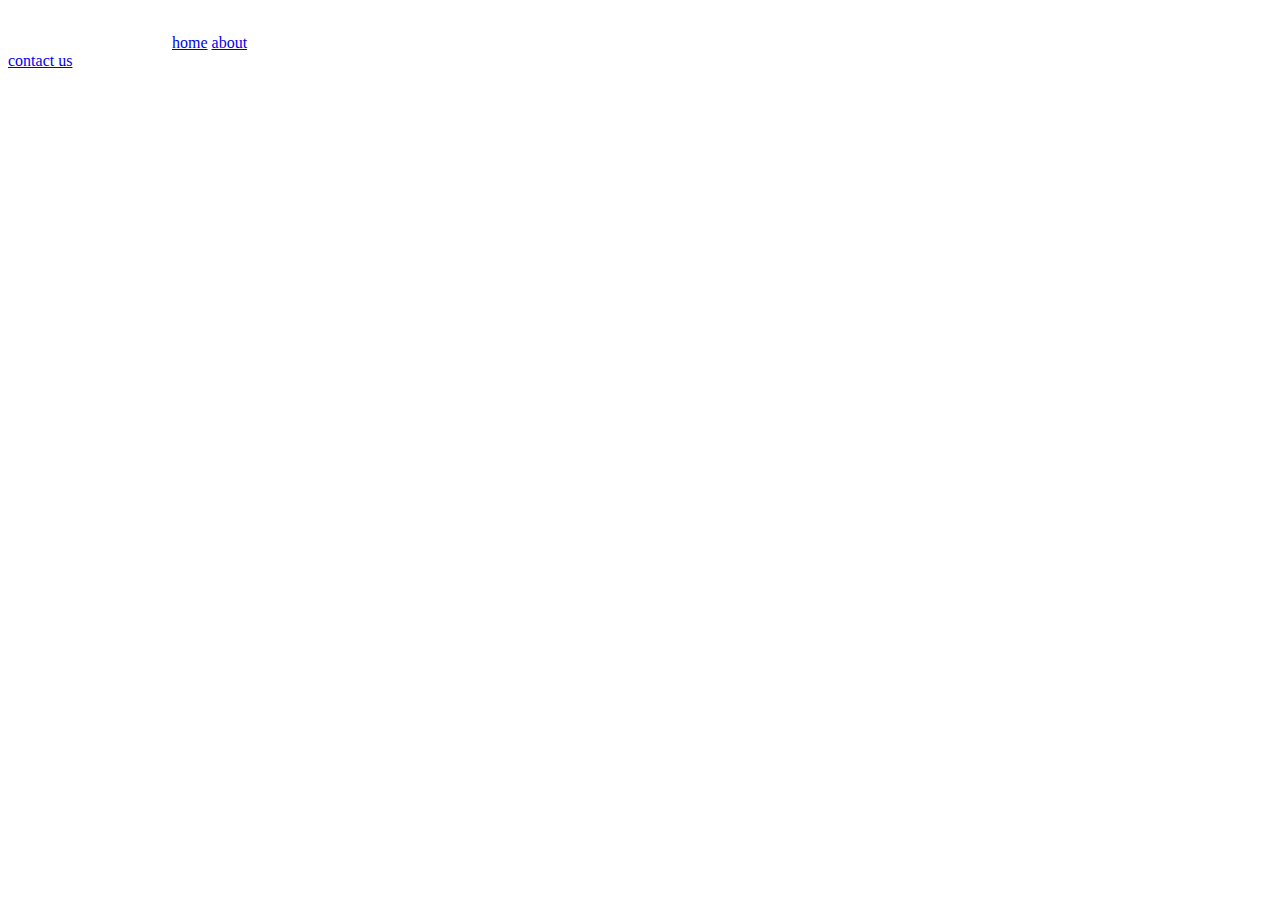
==== index.html @ 7d4240a2 "navbar-strucutre" ====
<!DOCTYPE html>
<html lang="en">
<head>
  <meta charset="UTF-8">
  <meta http-equiv="X-UA-Compatible" content="IE=edge">
  <meta name="viewport" content="width=device-width, initial-scale=1.0">
  <title>Home</title>
  <link rel="stylesheet" href="./css/home.css">
</head>
<body>
  <nav>
    <div class="container" id="navbar">
      <div class="navbar-left">
        <img src="./images/header-images/logo.svg" alt="myteam-logo">
        <a target="_blank" class="home-link" href="./index.html">home</a>
        <a target="_blank" class="about-link" href="./about.html">about</a>
      </div>
      <div class="navbar-right">
        <a target="_blank" class="contact-us-link" href="./contact.html">contact us</a>
      </div>
    </div>
  </nav>
</body>
</html>
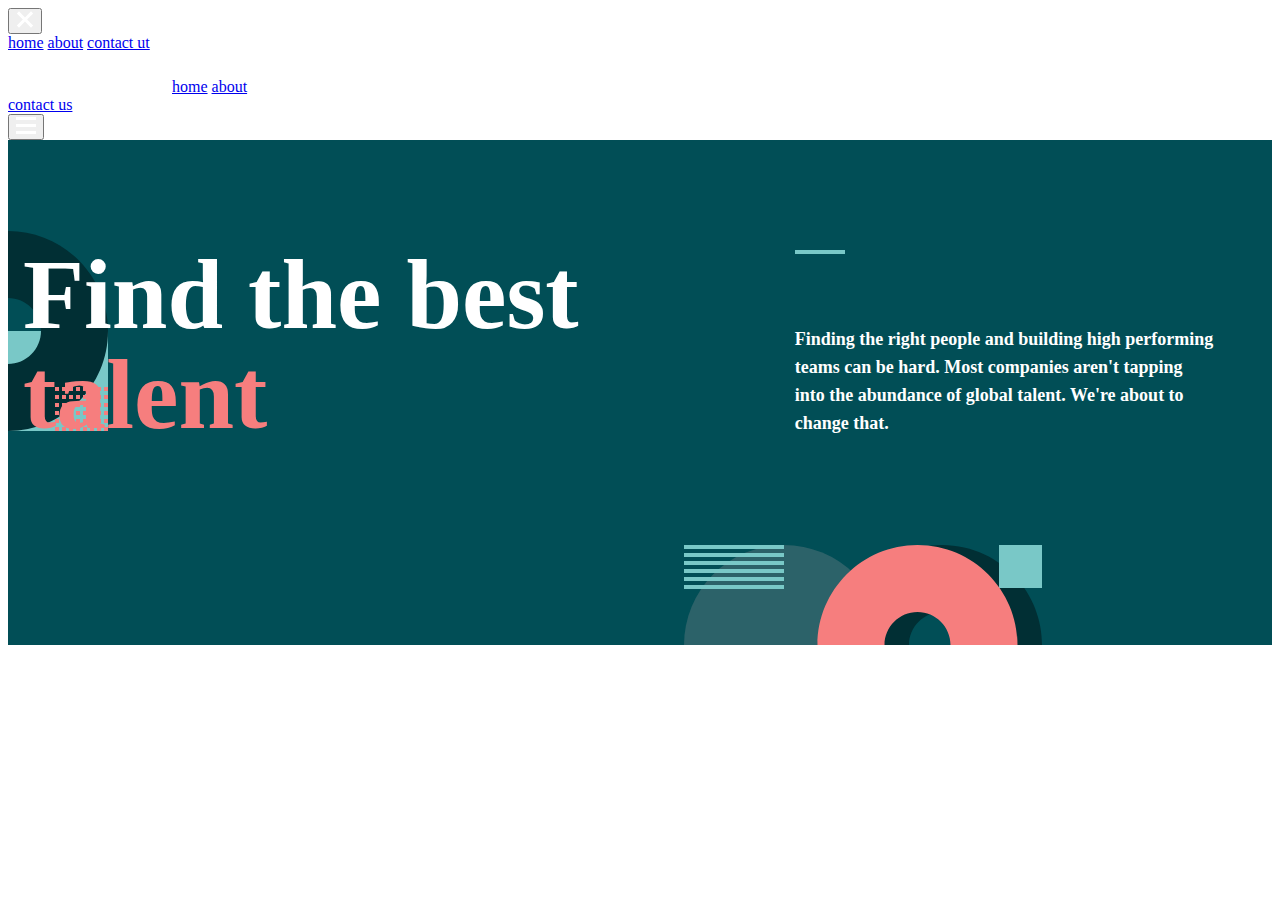
==== commit ecf99d45: "home-content-added" ====
--- a/index.html
+++ b/index.html
@@ -1,24 +1,88 @@
 <!DOCTYPE html>
 <html lang="en">
-<head>
-  <meta charset="UTF-8">
-  <meta http-equiv="X-UA-Compatible" content="IE=edge">
-  <meta name="viewport" content="width=device-width, initial-scale=1.0">
-  <title>Home</title>
-  <link rel="stylesheet" href="./css/home.css">
-</head>
-<body>
-  <nav>
-    <div class="container" id="navbar">
-      <div class="navbar-left">
-        <img src="./images/header-images/logo.svg" alt="myteam-logo">
-        <a target="_blank" class="home-link" href="./index.html">home</a>
-        <a target="_blank" class="about-link" href="./about.html">about</a>
-      </div>
-      <div class="navbar-right">
-        <a target="_blank" class="contact-us-link" href="./contact.html">contact us</a>
+  <head>
+    <meta charset="UTF-8" />
+    <meta http-equiv="X-UA-Compatible" content="IE=edge" />
+    <meta name="viewport" content="width=device-width, initial-scale=1.0" />
+    <title>Home</title>
+    <link rel="stylesheet" href="./css/home.css" />
+  </head>
+  <body>
+    <div id="navbar-responsive">
+      <button id="navbar-close">
+        <svg
+          width="18"
+          height="17"
+          viewBox="0 0 18 17"
+          fill="none"
+          xmlns="http://www.w3.org/2000/svg"
+        >
+          <path
+            class="nopen"
+            fill-rule="evenodd"
+            clip-rule="evenodd"
+            d="M8.99989 6.37869L2.98948 0.368286L0.868164 2.48961L6.87857 8.50001L0.868164 14.5104L2.98948 16.6317L8.99989 10.6213L15.0103 16.6317L17.1316 14.5104L11.1212 8.50001L17.1316 2.48961L15.0103 0.368286L8.99989 6.37869Z"
+            fill="white"
+          />
+        </svg>
+      </button>
+      <div class="responsive-links">
+        <a
+          target="_blank"
+          href="./index.html"
+          class="responsive-item-1 responsive-item"
+          >home</a
+        >
+        <a target="_blank" href="./about.html" class="responsive-item">about</a>
+        <a target="_blank" href="./contact.html" class="last-item"
+          >contact ut</a
+        >
       </div>
     </div>
-  </nav>
-</body>
-</html>+    <nav>
+      <div class="container" id="navbar">
+        <div class="navbar-left">
+          <img src="./images/header-images/logo.svg" alt="myteam-logo" />
+          <a target="_blank" class="home-link" href="./index.html">home</a>
+          <a target="_blank" class="about-link" href="./about.html">about</a>
+        </div>
+        <div class="navbar-right">
+          <a target="_blank" class="contact-us-link" href="./contact.html"
+            >contact us</a
+          >
+        </div>
+        <div class="navbar-toogle">
+          <button id="navbar-open">
+            <svg
+              class="nopen"
+              width="20"
+              height="17"
+              viewBox="0 0 20 17"
+              fill="none"
+              xmlns="http://www.w3.org/2000/svg"
+            >
+              <rect width="20" height="3" fill="white" />
+              <rect y="7" width="20" height="3" fill="white" />
+              <rect y="14" width="20" height="3" fill="white" />
+            </svg>
+          </button>
+        </div>
+      </div>
+    </nav>
+    <main>
+      <div class="for-bg">
+        <div class="home-content container">
+          <h1 class="home-heading">Find the best <span>talent</span></h1>
+          <p class="home-paragraph">
+            Finding the right people and building high performing teams can be
+            hard. Most companies aren't tapping into the abundance of global
+            talent. We're about to change that.
+          </p>
+        </div>
+      </div>
+    </main>
+
+    <!-- JavaScript -->
+    <script src="./js/main.js"></script>
+  </body>
+</html>
--- a/css/home.css
+++ b/css/home.css
@@ -0,0 +1,90 @@
+@import "global.css";
+main {
+  background-color: #014e56;
+  padding-top: 40px;
+}
+.home-content {
+  display: grid;
+  grid-template-rows: repeat(2, auto);
+  padding-bottom: 197px;
+  background-image: url(../images/home-images/disk-bottom.svg);
+  background-repeat: no-repeat;
+  background-position: 676px bottom;
+}
+.home-heading {
+  line-height: 40px;
+  font-weight: 700;
+  font-size: 40px;
+  width: 240px;
+  text-align: center;
+  margin: 0px auto;
+  color: #ffffff;
+  margin-bottom: 18px;
+}
+.home-heading span {
+  color: #f67e7e;
+}
+.home-paragraph {
+  width: 327px;
+  margin: 0px auto;
+  font-weight: 600;
+  font-size: 15px;
+  line-height: 28px;
+  text-align: center;
+  color: #ffffff;
+}
+@media (min-width: 768px) {
+  .home-heading {
+    font-weight: 700;
+    font-size: 64px;
+    line-height: 56px;
+    width: 370px;
+    margin-bottom: 24px;
+  }
+  .home-content {
+    padding-bottom: 256px;
+  }
+  .navbar-right {
+    padding-right: 40px;
+  }
+}
+@media (min-width: 1115px) {
+  .navbar-right {
+    padding-right: 0px;
+  }
+  .home-content {
+  }
+  .for-bg {
+    background-image: url(../images/home-images/disk-left.svg);
+    background-repeat: no-repeat;
+    background-position: left 51px;
+  }
+  .home-content {
+    display: grid;
+    grid-template-columns: repeat(2, auto);
+  }
+  .home-heading {
+    width: 600px;
+    text-align: left;
+    font-weight: 700;
+    font-size: 100px;
+    line-height: 100px;
+    margin: 0px;
+    margin-top: 65px;
+    margin-left: 15px;
+  }
+  .home-paragraph {
+    font-weight: 600;
+    font-size: 18px;
+    line-height: 28px;
+    width: 420px;
+    text-align: left;
+    padding-top: 145px;
+    background-image: url(../images/home-images/bg-p.svg);
+    background-repeat: no-repeat;
+    background-position: left 70px;
+  }
+  .home-content {
+    padding-bottom: 200px;
+  }
+}
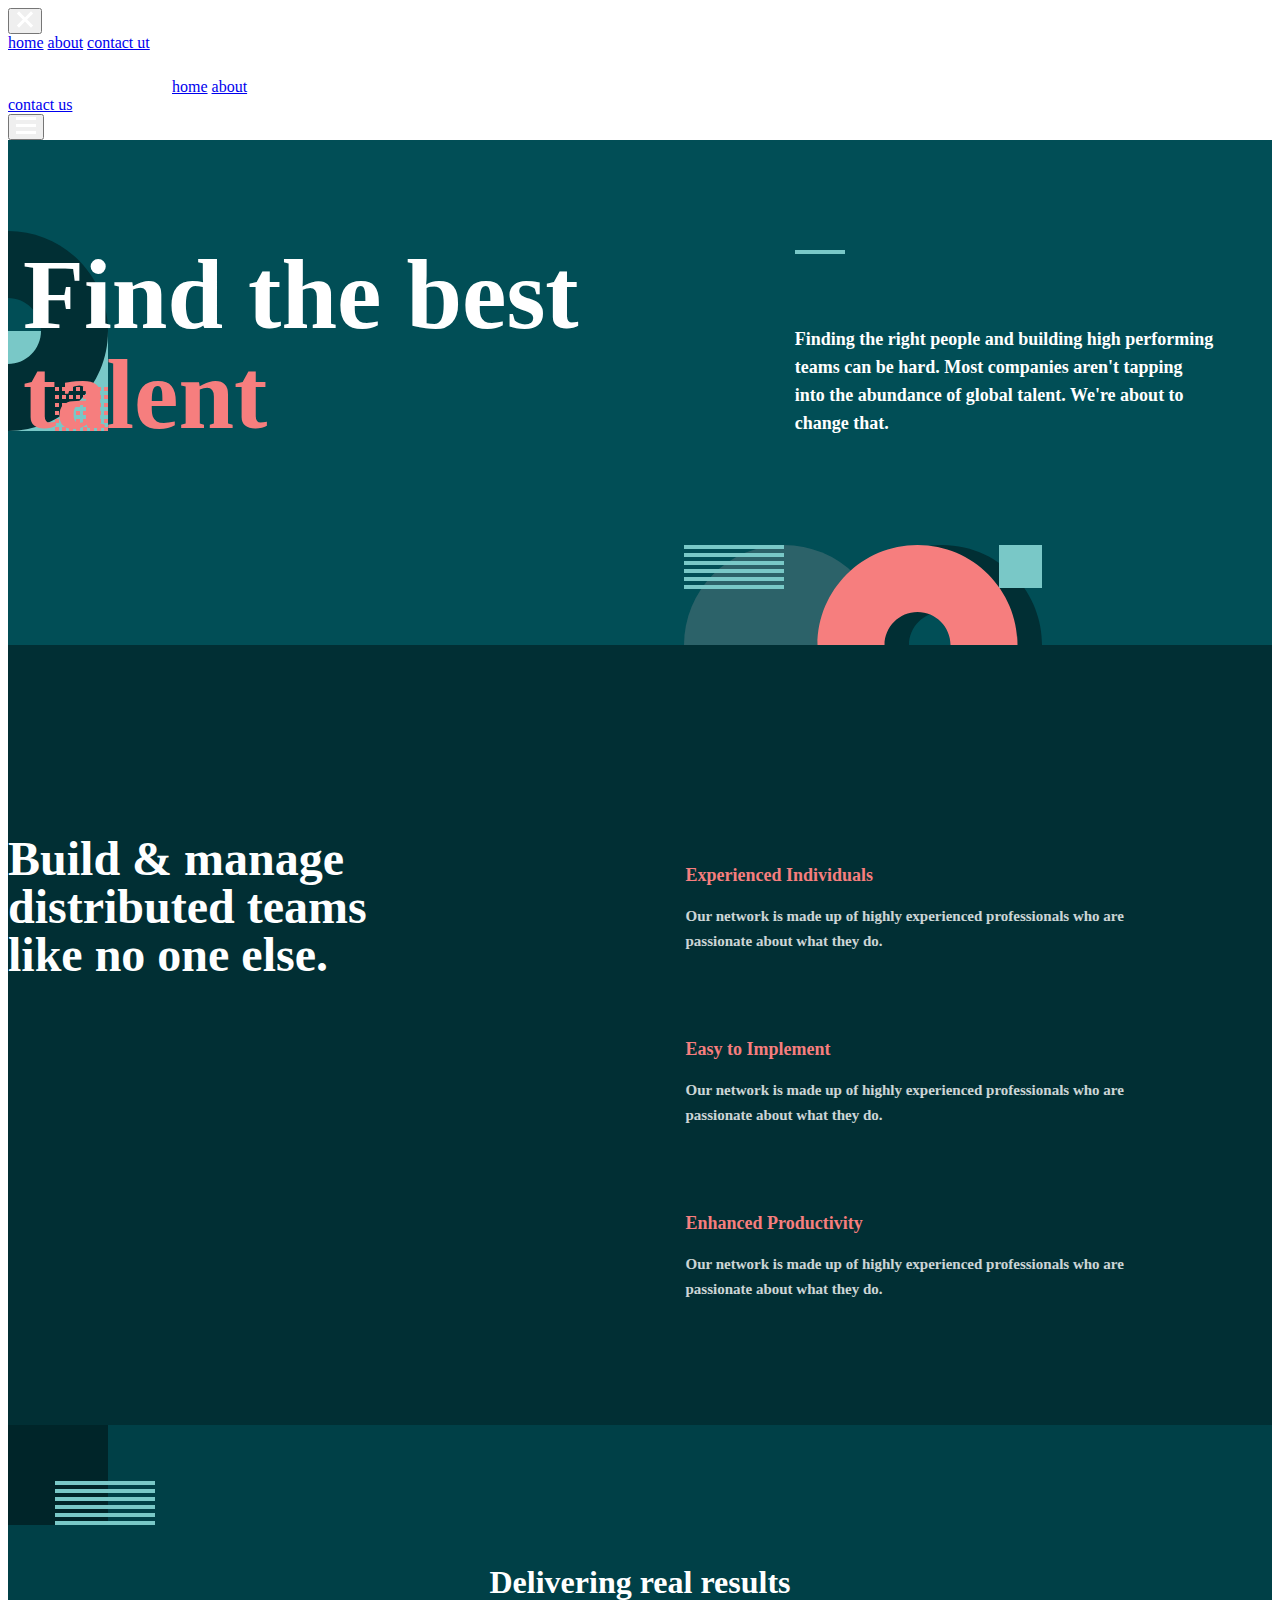
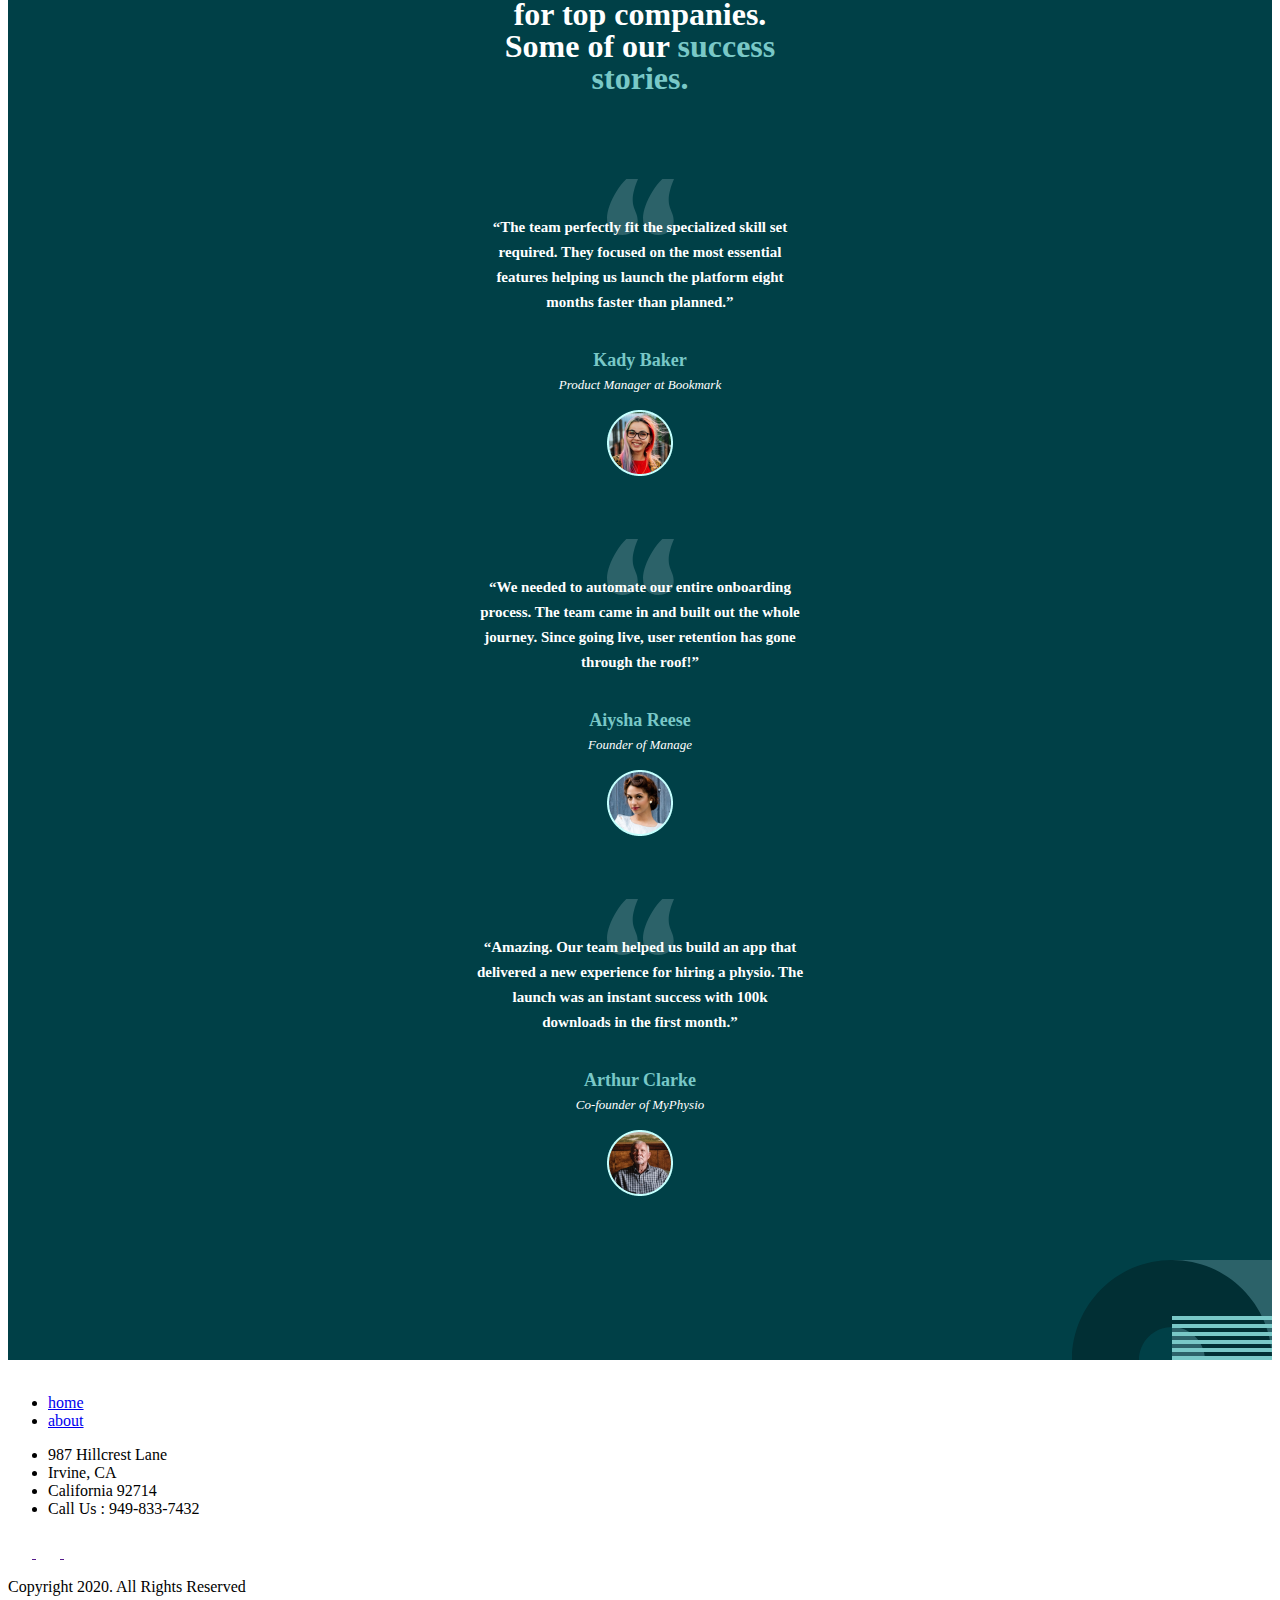
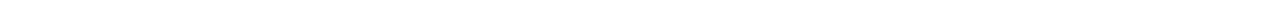
==== commit a4ae1996: "navabr-responsive-z-index-fixed-and-deliv-added" ====
--- a/index.html
+++ b/index.html
@@ -80,8 +80,176 @@
           </p>
         </div>
       </div>
+      <section id="triple-a">
+        <div class="container">
+          <div class="triple-first">
+            <h2 class="tf-heading">
+              Build & manage distributed teams like no one else.
+            </h2>
+          </div>
+          <div class="triple-second">
+            <div class="ta-car">
+              <img src="images/home-images/tas-card-one.svg" alt="" />
+              <div class="ta-card-text">
+                <h3 class="ta-car-h3">Experienced Individuals</h3>
+                <p class="ta-car-p">
+                  Our network is made up of highly experienced professionals who
+                  are passionate about what they do.
+                </p>
+              </div>
+            </div>
+            <div class="ta-car">
+              <img src="images/home-images/tas-card-two.svg" alt="" />
+              <div class="ta-card-text">
+                <h3 class="ta-car-h3">Easy to Implement</h3>
+                <p class="ta-car-p">
+                  Our network is made up of highly experienced professionals who
+                  are passionate about what they do.
+                </p>
+              </div>
+            </div>
+            <div class="ta-car">
+              <img src="images/home-images/tas-card-one.svg" alt="" />
+              <div class="ta-card-text">
+                <h3 class="ta-car-h3">Enhanced Productivity</h3>
+                <p class="ta-car-p">
+                  Our network is made up of highly experienced professionals who
+                  are passionate about what they do.
+                </p>
+              </div>
+            </div>
+          </div>
+        </div>
+      </section>
+      <section id="deliv">
+        <div class="deliv container">
+          <div class="deliv-text">
+            <h1 class="dt-heading">
+              Delivering real results for top companies. Some of our
+              <span>success stories.</span>
+            </h1>
+          </div>
+          <div class="deliv-cards">
+            <div class="deliv-card">
+              <p class="dc-long-text">
+                “The team perfectly fit the specialized skill set required. They
+                focused on the most essential features helping us launch the
+                platform eight months faster than planned.”
+              </p>
+              <h4 class="dc-name">Kady Baker</h4>
+              <i class="dc-i">Product Manager at Bookmark</i>
+              <img
+                class="dc-img"
+                src="./images/home-images/dc-img-1.png"
+                alt=""
+              />
+            </div>
+            <div class="deliv-card">
+              <p class="dc-long-text">
+                “We needed to automate our entire onboarding process. The team
+                came in and built out the whole journey. Since going live, user
+                retention has gone through the roof!”
+              </p>
+              <h4 class="dc-name">Aiysha Reese</h4>
+              <i class="dc-i">Founder of Manage</i>
+              <img
+                class="dc-img"
+                src="./images/home-images/dc-img-2.png"
+                alt=""
+              />
+            </div>
+            <div class="deliv-card last-dc">
+              <p class="dc-long-text">
+                “Amazing. Our team helped us build an app that delivered a new
+                experience for hiring a physio. The launch was an instant
+                success with 100k downloads in the first month.”
+              </p>
+              <h4 class="dc-name">Arthur Clarke</h4>
+              <i class="dc-i">Co-founder of MyPhysio</i>
+              <img
+                class="dc-img"
+                src="./images/home-images/dc-img-3.png"
+                alt=""
+              />
+            </div>
+          </div>
+        </div>
+      </section>
     </main>
 
+    <!-- footer -->
+    <footer id="footer">
+      <div class="footer-container container">
+        <div class="footer-left">
+          <div class="footer-left-left">
+            <a href="#"
+              ><img src="./images/contact-images/myteam.svg" alt=""
+            /></a>
+            <ul>
+              <li><a target="_blank" href="./index.html">home</a></li>
+              <li><a target="_blank" href="./about.html">about</a></li>
+            </ul>
+          </div>
+          <div class="footer-left-right">
+            <ul>
+              <li>987 Hillcrest Lane</li>
+              <li>Irvine, CA</li>
+              <li>California 92714</li>
+              <li>Call Us : 949-833-7432</li>
+            </ul>
+          </div>
+        </div>
+        <div class="footer-right">
+          <div class="apps">
+            <a href="">
+              <svg
+                width="24"
+                height="24"
+                viewBox="0 0 24 24"
+                fill="none"
+                xmlns="http://www.w3.org/2000/svg"
+              >
+                <path
+                  d="M22.675 0H1.325C0.593 0 0 0.593 0 1.325V22.676C0 23.407 0.593 24 1.325 24H12.82V14.706H9.692V11.084H12.82V8.413C12.82 5.313 14.713 3.625 17.479 3.625C18.804 3.625 19.942 3.724 20.274 3.768V7.008L18.356 7.009C16.852 7.009 16.561 7.724 16.561 8.772V11.085H20.148L19.681 14.707H16.561V24H22.677C23.407 24 24 23.407 24 22.675V1.325C24 0.593 23.407 0 22.675 0Z"
+                  fill="white"
+                />
+              </svg>
+            </a>
+            <a href="">
+              <svg
+                width="24"
+                height="24"
+                viewBox="0 0 24 24"
+                fill="none"
+                xmlns="http://www.w3.org/2000/svg"
+              >
+                <path
+                  d="M12 0C5.373 0 0 5.372 0 12C0 17.084 3.163 21.426 7.627 23.174C7.522 22.225 7.427 20.769 7.669 19.733C7.887 18.796 9.076 13.768 9.076 13.768C9.076 13.768 8.717 13.049 8.717 11.986C8.717 10.318 9.684 9.072 10.888 9.072C11.911 9.072 12.406 9.841 12.406 10.762C12.406 11.791 11.751 13.33 11.412 14.757C11.129 15.951 12.011 16.926 13.189 16.926C15.322 16.926 16.961 14.677 16.961 11.431C16.961 8.558 14.897 6.549 11.949 6.549C8.535 6.549 6.531 9.11 6.531 11.756C6.531 12.787 6.928 13.894 7.424 14.494C7.522 14.613 7.536 14.718 7.507 14.839L7.174 16.199C7.121 16.419 7 16.466 6.772 16.36C5.273 15.662 4.336 13.471 4.336 11.711C4.336 7.926 7.086 4.449 12.265 4.449C16.428 4.449 19.663 7.416 19.663 11.38C19.663 15.516 17.056 18.844 13.436 18.844C12.22 18.844 11.077 18.213 10.686 17.466L9.938 20.319C9.667 21.362 8.936 22.669 8.446 23.465C9.57 23.812 10.763 24 12 24C18.627 24 24 18.627 24 12C24 5.372 18.627 0 12 0Z"
+                  fill="white"
+                />
+              </svg>
+            </a>
+            <a href="">
+              <svg
+                width="24"
+                height="20"
+                viewBox="0 0 24 20"
+                fill="none"
+                xmlns="http://www.w3.org/2000/svg"
+              >
+                <path
+                  d="M24 2.55699C23.117 2.94899 22.168 3.21299 21.172 3.33199C22.189 2.72299 22.97 1.75799 23.337 0.607986C22.386 1.17199 21.332 1.58199 20.21 1.80299C19.313 0.845986 18.032 0.247986 16.616 0.247986C13.437 0.247986 11.101 3.21399 11.819 6.29299C7.728 6.08799 4.1 4.12799 1.671 1.14899C0.381 3.36199 1.002 6.25699 3.194 7.72299C2.388 7.69699 1.628 7.47599 0.965 7.10699C0.911 9.38799 2.546 11.522 4.914 11.997C4.221 12.185 3.462 12.229 2.69 12.081C3.316 14.037 5.134 15.46 7.29 15.5C5.22 17.123 2.612 17.848 0 17.54C2.179 18.937 4.768 19.752 7.548 19.752C16.69 19.752 21.855 12.031 21.543 5.10599C22.505 4.41099 23.34 3.54399 24 2.55699Z"
+                  fill="white"
+                />
+              </svg>
+            </a>
+          </div>
+          <div class="text">
+            <p>Copyright 2020. All Rights Reserved</p>
+          </div>
+        </div>
+      </div>
+    </footer>
     <!-- JavaScript -->
     <script src="./js/main.js"></script>
   </body>
--- a/css/home.css
+++ b/css/home.css
@@ -9,7 +9,7 @@
   padding-bottom: 197px;
   background-image: url(../images/home-images/disk-bottom.svg);
   background-repeat: no-repeat;
-  background-position: 676px bottom;
+  background-position: center bottom;
 }
 .home-heading {
   line-height: 40px;
@@ -33,6 +33,7 @@
   text-align: center;
   color: #ffffff;
 }
+/* Responsibility-Home-Content */
 @media (min-width: 768px) {
   .home-heading {
     font-weight: 700;
@@ -42,7 +43,7 @@
     margin-bottom: 24px;
   }
   .home-content {
-    padding-bottom: 256px;
+    padding-bottom: 170px;
   }
   .navbar-right {
     padding-right: 40px;
@@ -51,8 +52,6 @@
 @media (min-width: 1115px) {
   .navbar-right {
     padding-right: 0px;
-  }
-  .home-content {
   }
   .for-bg {
     background-image: url(../images/home-images/disk-left.svg);
@@ -85,6 +84,233 @@
     background-position: left 70px;
   }
   .home-content {
+    background-image: url(../images/home-images/disk-bottom.svg);
+    background-repeat: no-repeat;
+    background-position: 676px bottom;
     padding-bottom: 200px;
   }
 }
+/* Home-Content-End */
+/* Home-Content-End */
+/* Home-Content-End */
+/* Triple-a-First-Start */
+/* Min-Width-375-Px */
+@media (min-width: 375px) {
+  #triple-a {
+    background-color: #012f34;
+    background-image: url(../images/home-images/triple-a-bg.svg);
+    background-repeat: no-repeat;
+    background-position: right top;
+  }
+  #triple-a .container {
+    display: grid;
+    grid-template-rows: repeat(2, auto);
+  }
+  .tf-heading {
+    font-weight: 700;
+    font-size: 32px;
+    line-height: 32px;
+    width: 210px;
+    padding-top: 100px;
+    padding-left: 24px;
+    color: #ffffff;
+    background-image: url(../images/home-images/ta-f-bg.svg);
+    background-repeat: no-repeat;
+    background-position: 25px 64px;
+    margin-bottom: 56px;
+  }
+
+  /* Triple-Second-Start */
+  .triple-second {
+    margin-bottom: 60px;
+  }
+  .ta-card-text {
+    margin-bottom: 48px;
+  }
+  .ta-car {
+    width: 100%;
+    display: flex;
+    flex-direction: column;
+    align-items: center;
+  }
+  .ta-car img {
+    margin-bottom: 16px;
+  }
+  .ta-car-h3 {
+    margin-bottom: 8px;
+    font-weight: 700;
+    font-size: 18px;
+    line-height: 28px;
+    text-align: center;
+    color: #f67e7e;
+  }
+  .ta-car-p {
+    width: 327px;
+    font-weight: 600;
+    font-size: 15px;
+    line-height: 25px;
+    text-align: center;
+    color: #ffffff;
+    mix-blend-mode: normal;
+    opacity: 0.8;
+  }
+}
+/* Min-Width-375-Px-End */
+/* Min-Width-768-Px-Start */
+@media (min-width: 768px) {
+  .tf-heading {
+    width: 480px;
+    font-weight: 700;
+    font-size: 32px;
+    line-height: 32px;
+    margin-bottom: 64px;
+  }
+  /* Triple-Second-Start */
+  .ta-car {
+    width: 100%;
+    display: flex;
+    flex-direction: row;
+    justify-content: flex-start;
+    align-items: flex-start;
+  }
+  .ta-car img {
+    margin: 0px 24px 0px 100px;
+  }
+  .ta-card-text {
+    width: 478px;
+  }
+  .ta-car-h3 {
+    font-weight: 700;
+    font-size: 18px;
+    line-height: 28px;
+    text-align: left;
+  }
+  .ta-car-p {
+    width: 478px;
+    text-align: left;
+  }
+  .tf-heading {
+    padding-left: 0px;
+    margin-left: 98px;
+    background-position: left 64px;
+  }
+}
+/* Min-Width-768-Px-End */
+/* Min-width-1115-Px-Start */
+@media (min-width: 1115px) {
+  .tf-heading {
+    padding-top: 70px;
+    margin-left: 0px;
+    margin-top: 120px;
+    background-position: top left;
+    font-weight: 700;
+    font-size: 48px;
+    line-height: 48px;
+    width: 445px;
+  }
+  #triple-a .container {
+    display: grid;
+    grid-template-columns: repeat(2, auto);
+  }
+  .triple-second {
+    margin-top: 198px;
+    margin-bottom: 60px;
+  }
+  #triple-a {
+    background-position: right bottom;
+  }
+}
+/* Min-Width-1115-Px-End */
+/* #Triple-a-End */
+/* #Triple-a-End */
+/* #Triple-a-End */
+/* #Triple-a-End */
+/* #Triple-a-End */
+#deliv {
+  background-color: #004047;
+  padding-top: 120px;
+  background-image: url(../images/home-images/deliv-bg.svg);
+  background-repeat: no-repeat;
+  background-position: top left;
+}
+/* General-Deliv-Styles */
+
+@media (min-width: 375px) {
+  .deliv {
+    display: grid;
+    grid-template-rows: repeat(2, auto);
+  }
+  .deliv-text {
+    margin-bottom: 48px;
+  }
+  .dt-heading {
+    font-weight: 700;
+    font-size: 32px;
+    line-height: 32px;
+    text-align: center;
+    margin-left: auto;
+    margin-right: auto;
+    width: 327px;
+    color: #ffffff;
+  }
+  .dt-heading span {
+    color: #79c8c7;
+  }
+  /* deliv-text-end */
+  /* Deliv-cards-start */
+  .deliv-cards {
+    display: grid;
+    grid-template-rows: repeat(3, auto);
+  }
+  .deliv-card {
+    display: grid;
+    grid-template-rows: repeat(4, auto);
+    margin-bottom: 48px;
+  }
+  .dc-long-text {
+    width: 327px;
+    margin-left: auto;
+    margin-right: auto;
+    text-align: center;
+    font-weight: 600;
+    font-size: 15px;
+    line-height: 25px;
+    padding-top: 36px;
+    background-image: url(../images/home-images/dc-long-text-bg.svg);
+    background-repeat: no-repeat;
+    background-position: top center;
+    color: #ffffff;
+  }
+  .dc-name {
+    font-weight: 700;
+    font-size: 18px;
+    line-height: 28px;
+    text-align: center;
+    margin-left: auto;
+    margin-right: auto;
+    margin-top: 16px;
+    margin-bottom: 2px;
+    color: #79c8c7;
+  }
+  .dc-i {
+    font-size: 13px;
+    line-height: 18px;
+    margin-left: auto;
+    margin-right: auto;
+    text-align: center;
+    margin-bottom: 16px;
+    color: #ffffff;
+  }
+  .dc-img {
+    margin-left: auto;
+    margin-right: auto;
+  }
+  /* last-dc-bg */
+  .last-dc {
+    margin-bottom: 0px;
+    padding-bottom: 164px;
+    background-image: url(../images/home-images/deliv-bg-bottom.svg);
+    background-repeat: no-repeat;
+    background-position: right bottom;
+  }
+}
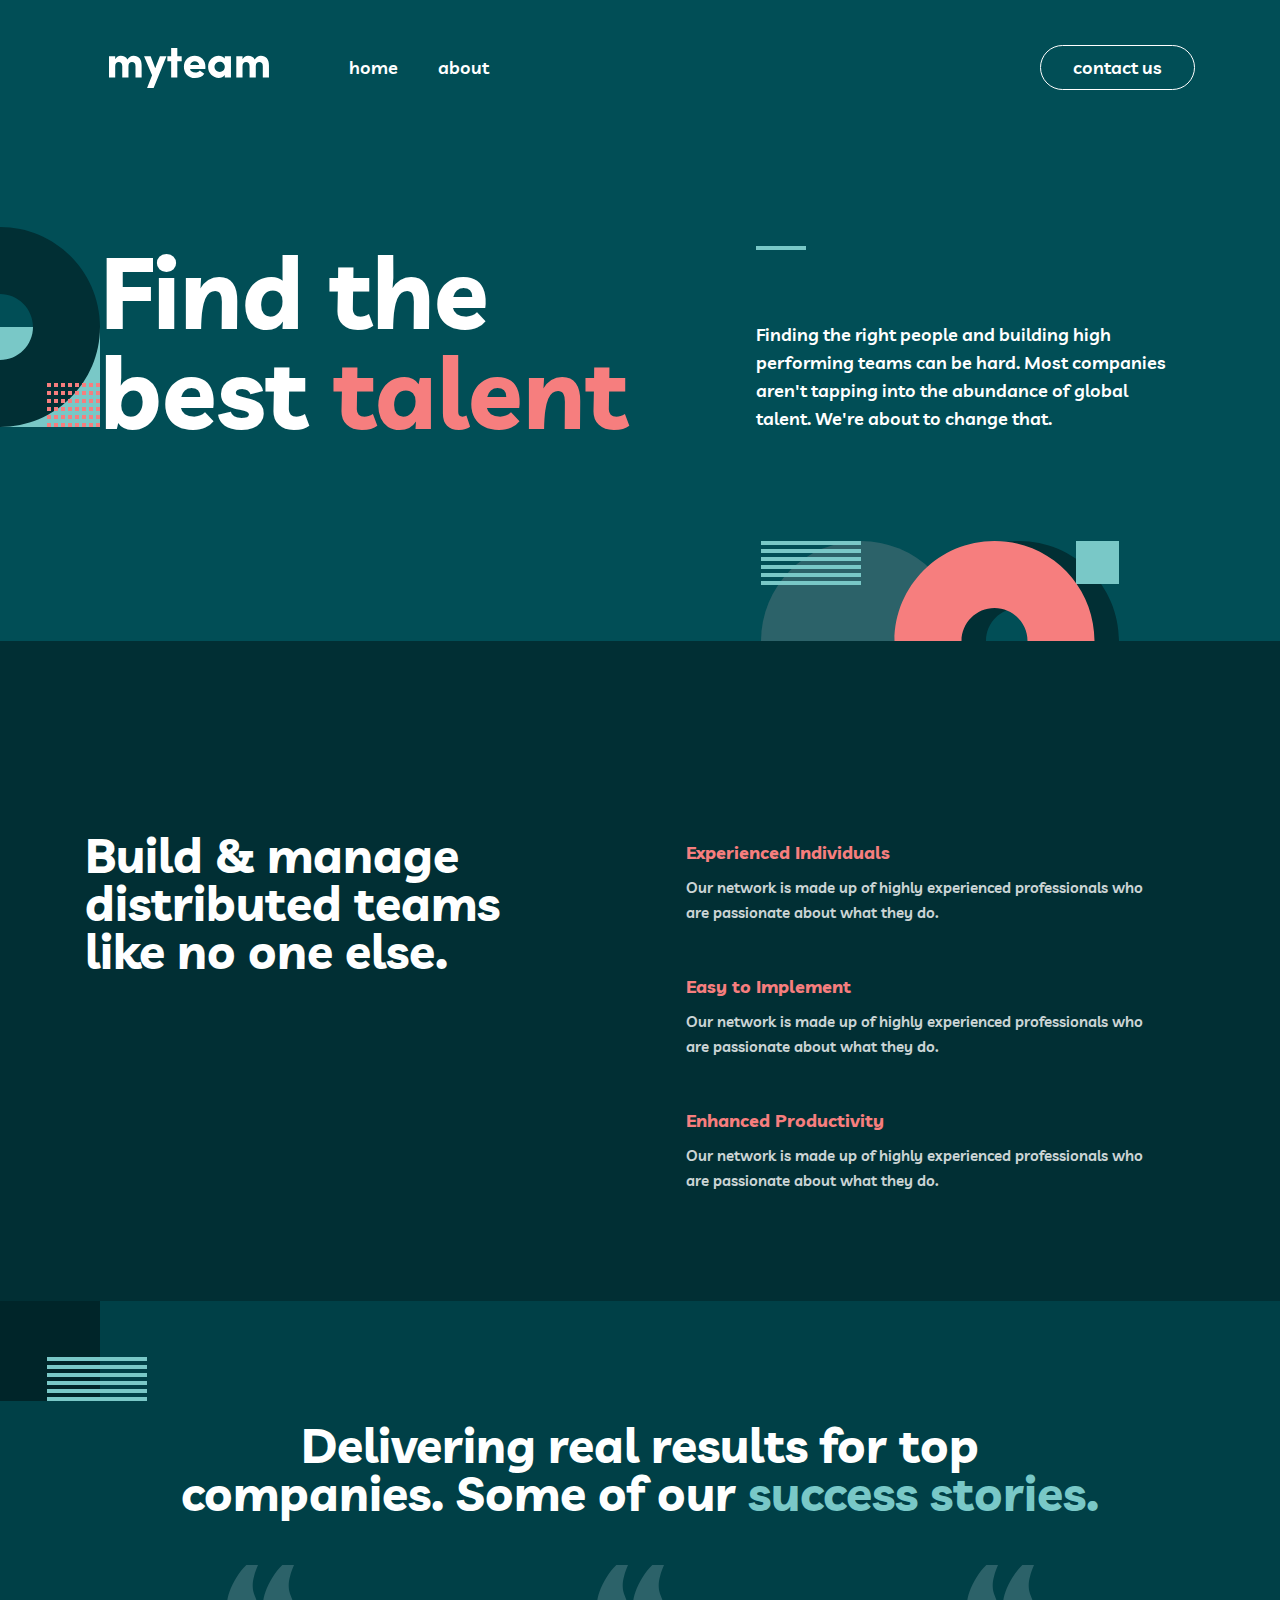
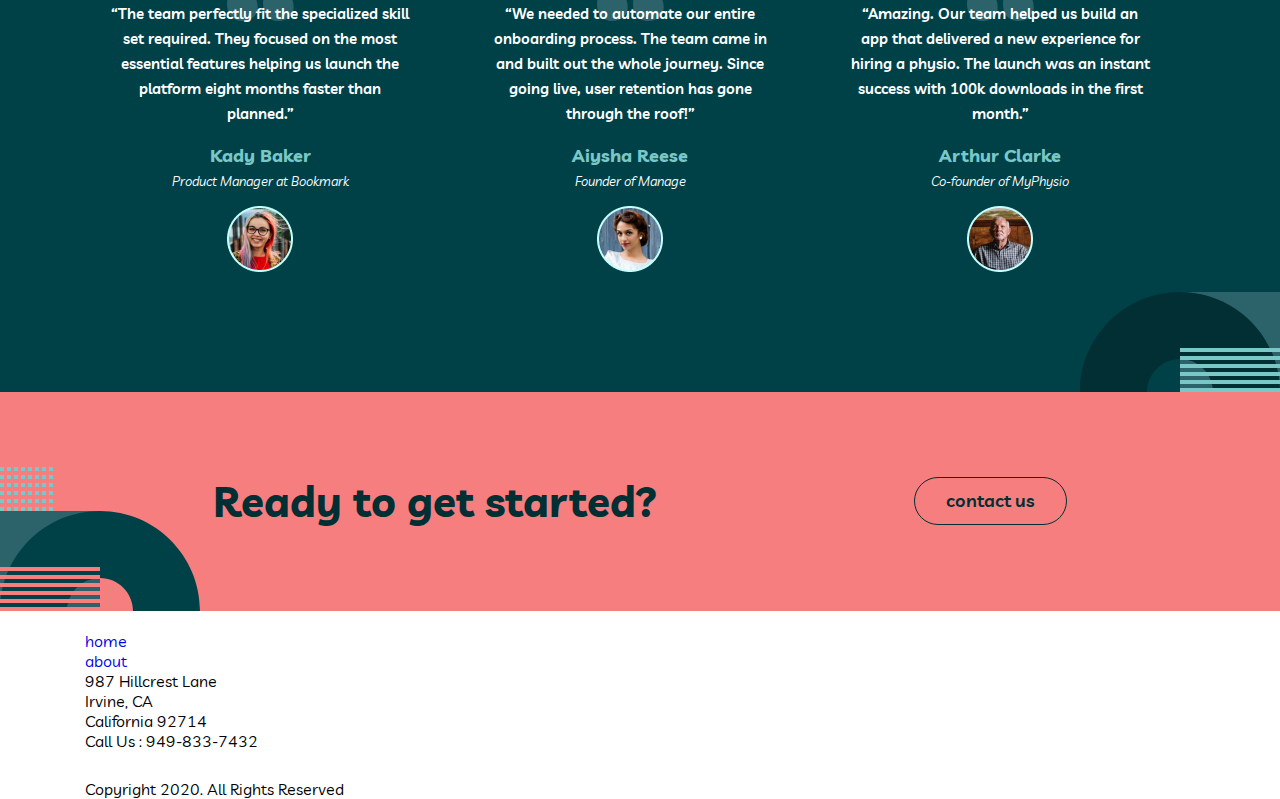
==== commit c326861b: "get-start-section-added" ====
--- a/index.html
+++ b/index.html
@@ -122,61 +122,70 @@
         </div>
       </section>
       <section id="deliv">
-        <div class="deliv container">
-          <div class="deliv-text">
-            <h1 class="dt-heading">
-              Delivering real results for top companies. Some of our
-              <span>success stories.</span>
-            </h1>
-          </div>
-          <div class="deliv-cards">
-            <div class="deliv-card">
-              <p class="dc-long-text">
-                “The team perfectly fit the specialized skill set required. They
-                focused on the most essential features helping us launch the
-                platform eight months faster than planned.”
-              </p>
-              <h4 class="dc-name">Kady Baker</h4>
-              <i class="dc-i">Product Manager at Bookmark</i>
-              <img
-                class="dc-img"
-                src="./images/home-images/dc-img-1.png"
-                alt=""
-              />
-            </div>
-            <div class="deliv-card">
-              <p class="dc-long-text">
-                “We needed to automate our entire onboarding process. The team
-                came in and built out the whole journey. Since going live, user
-                retention has gone through the roof!”
-              </p>
-              <h4 class="dc-name">Aiysha Reese</h4>
-              <i class="dc-i">Founder of Manage</i>
-              <img
-                class="dc-img"
-                src="./images/home-images/dc-img-2.png"
-                alt=""
-              />
-            </div>
-            <div class="deliv-card last-dc">
-              <p class="dc-long-text">
-                “Amazing. Our team helped us build an app that delivered a new
-                experience for hiring a physio. The launch was an instant
-                success with 100k downloads in the first month.”
-              </p>
-              <h4 class="dc-name">Arthur Clarke</h4>
-              <i class="dc-i">Co-founder of MyPhysio</i>
-              <img
-                class="dc-img"
-                src="./images/home-images/dc-img-3.png"
-                alt=""
-              />
-            </div>
-          </div>
+        <div id="deliv-second-bg">
+          <div class="deliv container">
+            <div class="deliv-text">
+              <h1 class="dt-heading">
+                Delivering real results for top companies. Some of our
+                <span>success stories.</span>
+              </h1>
+            </div>
+            <div class="deliv-cards">
+              <div class="deliv-card">
+                <p class="dc-long-text">
+                  “The team perfectly fit the specialized skill set required.
+                  They focused on the most essential features helping us launch
+                  the platform eight months faster than planned.”
+                </p>
+                <h4 class="dc-name">Kady Baker</h4>
+                <i class="dc-i">Product Manager at Bookmark</i>
+                <img
+                  class="dc-img"
+                  src="./images/home-images/dc-img-1.png"
+                  alt=""
+                />
+              </div>
+              <div class="deliv-card">
+                <p class="dc-long-text">
+                  “We needed to automate our entire onboarding process. The team
+                  came in and built out the whole journey. Since going live,
+                  user retention has gone through the roof!”
+                </p>
+                <h4 class="dc-name">Aiysha Reese</h4>
+                <i class="dc-i">Founder of Manage</i>
+                <img
+                  class="dc-img"
+                  src="./images/home-images/dc-img-2.png"
+                  alt=""
+                />
+              </div>
+              <div class="deliv-card last-dc">
+                <p class="dc-long-text">
+                  “Amazing. Our team helped us build an app that delivered a new
+                  experience for hiring a physio. The launch was an instant
+                  success with 100k downloads in the first month.”
+                </p>
+                <h4 class="dc-name">Arthur Clarke</h4>
+                <i class="dc-i">Co-founder of MyPhysio</i>
+                <img
+                  class="dc-img"
+                  src="./images/home-images/dc-img-3.png"
+                  alt=""
+                />
+              </div>
+            </div>
+          </div>
+        </div>
+      </section>
+      <section id="get-start">
+        <div class="container">
+          <h1 class="gs-left">Ready to get started?</h1>
+          <a href="./contact.html" target="_blank" class="gs-right"
+            >contact us</a
+          >
         </div>
       </section>
     </main>
-
     <!-- footer -->
     <footer id="footer">
       <div class="footer-container container">
--- a/css/home.css
+++ b/css/home.css
@@ -309,8 +309,120 @@
   .last-dc {
     margin-bottom: 0px;
     padding-bottom: 164px;
+  }
+  #deliv-second-bg {
     background-image: url(../images/home-images/deliv-bg-bottom.svg);
     background-repeat: no-repeat;
     background-position: right bottom;
   }
 }
+/* min-width-768px */
+@media (min-width: 768px) {
+  .deliv {
+    display: grid;
+    grid-template-rows: repeat(2, auto);
+  }
+  .deliv-text {
+    margin-bottom: 48px;
+  }
+  .dt-heading {
+    font-weight: 700;
+    font-size: 32px;
+    line-height: 32px;
+    width: 500px;
+  }
+  .dc-long-text {
+    width: 573px;
+    font-weight: 600;
+    font-size: 15px;
+    line-height: 25px;
+  }
+}
+/* min-width-1115px */
+@media (min-width: 1115px) {
+  .deliv {
+    display: grid;
+    grid-template-rows: repeat(2, auto);
+  }
+  .dt-heading {
+    font-size: 48px;
+    line-height: 48px;
+    width: 932px;
+  }
+  .deliv-cards {
+    display: grid;
+    grid-template-columns: repeat(3, auto);
+  }
+  .deliv-card {
+    width: 350px;
+    margin: 0px;
+    padding: 0px;
+    padding-bottom: 120px;
+  }
+  .dc-long-text {
+    width: 300px;
+  }
+}
+/* Get-Start-Start */
+/* Get-Start-Start */
+/* Get-Start-Start */
+/* Get-Start-Start */
+/* Get-Start-Start */
+#get-start {
+  background-color: #f67e7e;
+  background-image: url(../images/home-images/get-start-bg.svg);
+  background-repeat: no-repeat;
+  background-position: left bottom;
+  padding-top: 83px;
+  padding-bottom: 83px;
+}
+/* #get-start {
+  display: 
+} */
+.gs-right {
+  display: flex;
+  align-items: center;
+  justify-content: center;
+  transition: 0.3s ease-in-out;
+  border-radius: 24px;
+  line-height: 28px;
+  font-weight: 600;
+  font-size: 18px;
+  height: 48px;
+  width: 153px;
+  color: #012f34;
+  border: 1px solid #012f34;
+}
+.gs-right:hover {
+  background-color: #012f34;
+  color: white;
+}
+.gs-left {
+  color: #012f34;
+}
+@media (min-width: 375px) {
+  #get-start .container {
+    display: flex;
+    flex-direction: column;
+  }
+  .gs-left {
+    margin-left: auto;
+    margin-right: auto;
+    margin-bottom: 24px;
+  }
+  .gs-right {
+    margin-left: auto;
+    margin-right: auto;
+  }
+}
+@media (min-width: 768px) {
+  #get-start .container {
+    display: flex;
+    flex-direction: row;
+    align-items: center;
+  }
+  .gs-left {
+    font-size: 42px;
+    margin-bottom: 0px;
+  }
+}
